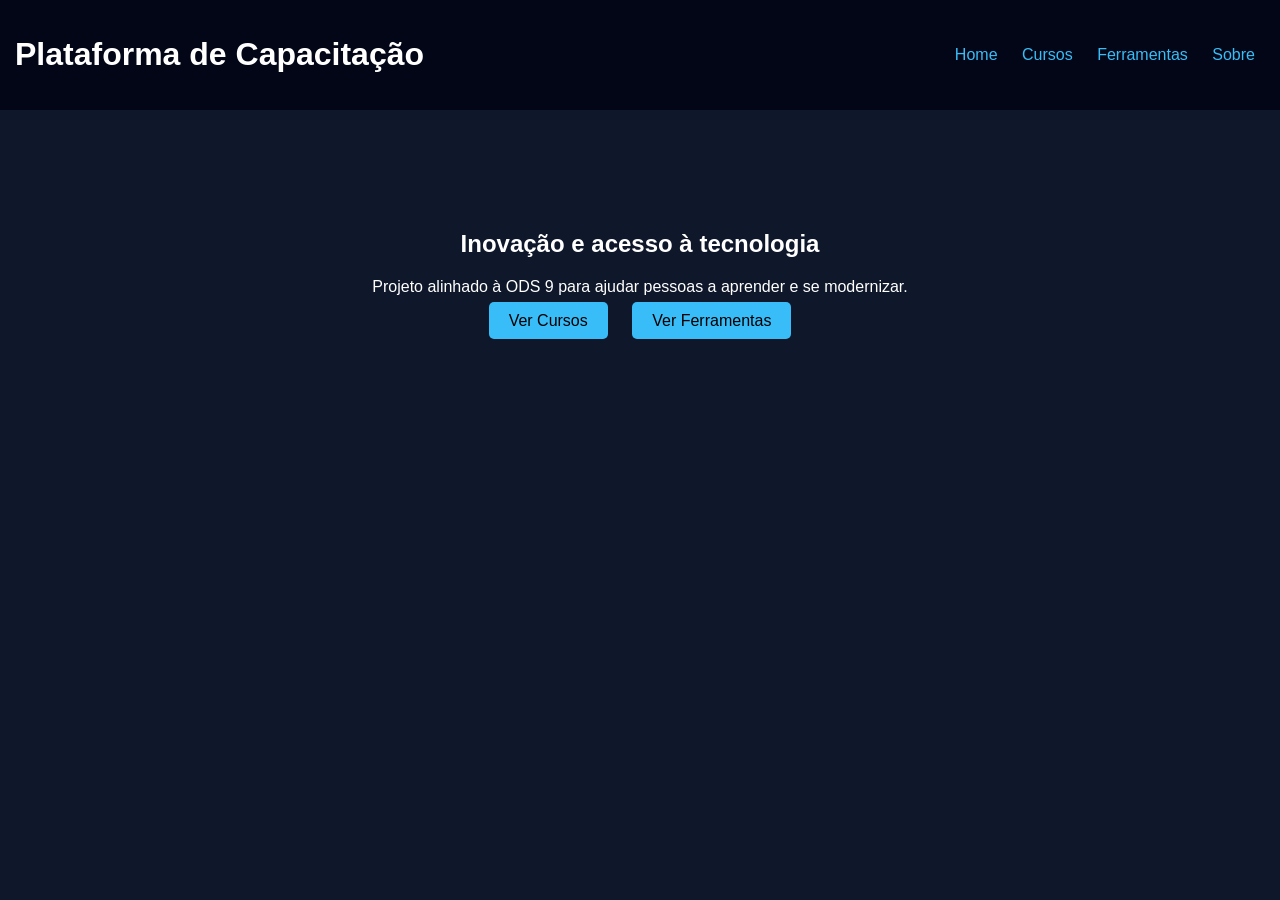
==== Visualização/index.html @ e98756e8 "Tela de modelo" ====
<!DOCTYPE html>
<html lang="pt-br">
<head>
  <meta charset="UTF-8">
  <title>ODS 9 - Inovação</title>
  <link rel="stylesheet" href="style.css">
</head>
<body>

<header>
  <h1>Plataforma de Capacitação</h1>
  <nav>
    <a href="index.html">Home</a>
    <a href="cursos.html">Cursos</a>
    <a href="ferramentas.html">Ferramentas</a>
    <a href="sobre.html">Sobre</a>
  </nav>
</header>

<section class="hero">
  <h2>Inovação e acesso à tecnologia</h2>
  <p>Projeto alinhado à ODS 9 para ajudar pessoas a aprender e se modernizar.</p>
  <div class="buttons">
    <a href="cursos.html">Ver Cursos</a>
    <a href="ferramentas.html">Ver Ferramentas</a>
  </div>
</section>

</body>
</html>
---- Visualização/style.css ----
body {
    font-family: Arial;
    margin: 0;
    background: #0f172a;
    color: white;
  }
  
  header {
    background: #020617;
    padding: 15px;
    display: flex;
    justify-content: space-between;
    align-items: center;
  }
  
  nav a {
    margin: 10px;
    color: #38bdf8;
    text-decoration: none;
  }
  
  .hero {
    text-align: center;
    padding: 100px 20px;
  }
  
  .buttons a {
    margin: 10px;
    padding: 10px 20px;
    background: #38bdf8;
    color: black;
    text-decoration: none;
    border-radius: 5px;
  }
  
  .container {
    display: flex;
    flex-wrap: wrap;
    justify-content: center;
  }
  
  .card {
    background: #1e293b;
    margin: 15px;
    padding: 20px;
    border-radius: 10px;
    width: 250px;
    transition: 0.3s;
  }
  
  .card:hover {
    transform: scale(1.05);
  }
  
  input {
    display: block;
    margin: 20px auto;
    padding: 10px;
    width: 50%;
  }
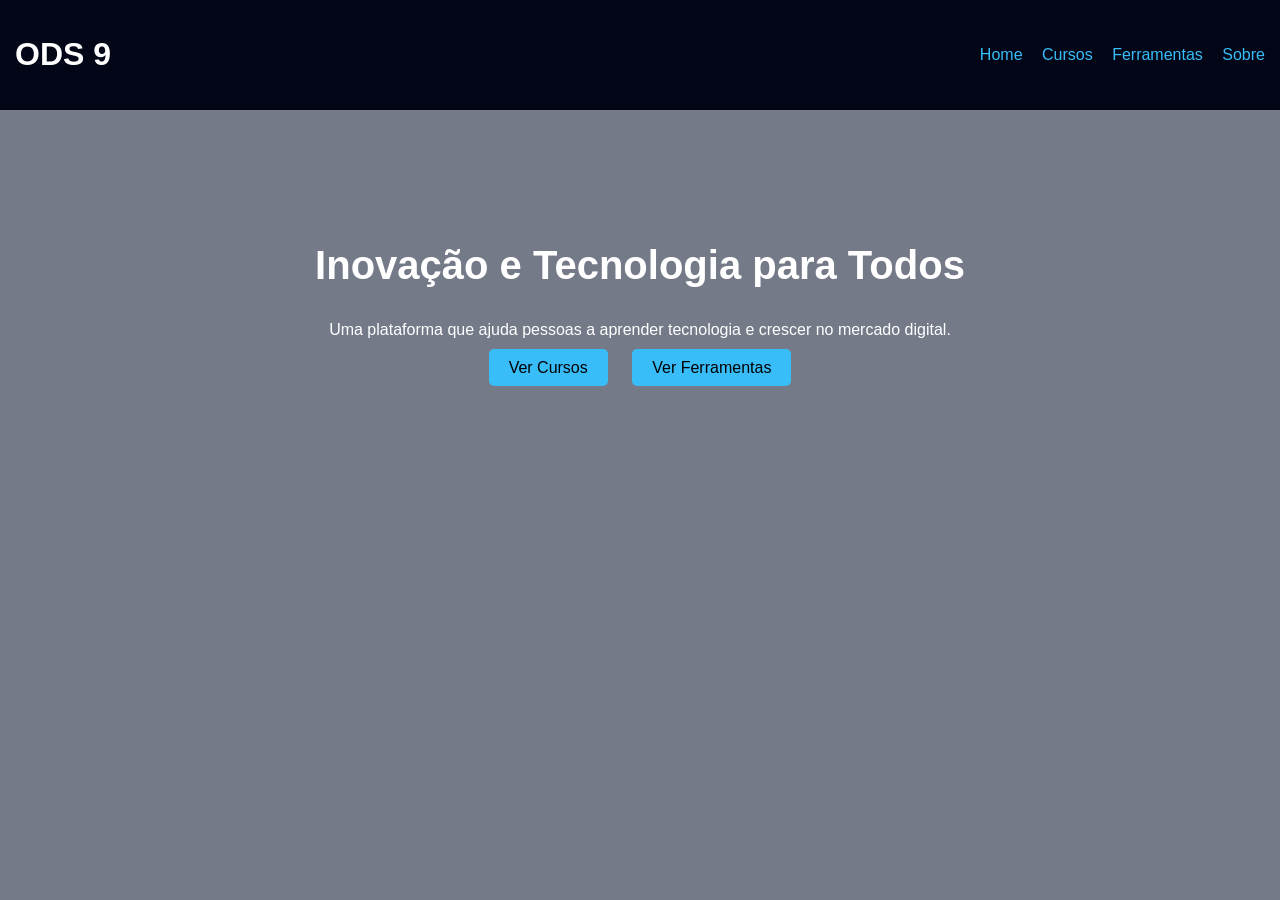
==== commit b555b724: "Teste 1 Design" ====
--- a/Visualização/index.html
+++ b/Visualização/index.html
@@ -8,21 +8,22 @@
 <body>
 
 <header>
-  <h1>Plataforma de Capacitação</h1>
+  <h1>ODS 9</h1>
   <nav>
-    <a href="index.html">Home</a>
-    <a href="cursos.html">Cursos</a>
-    <a href="ferramentas.html">Ferramentas</a>
-    <a href="sobre.html">Sobre</a>
+    <a href="#">Home</a>
+    <a href="#">Cursos</a>
+    <a href="#">Ferramentas</a>
+    <a href="#">Sobre</a>
   </nav>
 </header>
 
 <section class="hero">
-  <h2>Inovação e acesso à tecnologia</h2>
-  <p>Projeto alinhado à ODS 9 para ajudar pessoas a aprender e se modernizar.</p>
-  <div class="buttons">
-    <a href="cursos.html">Ver Cursos</a>
-    <a href="ferramentas.html">Ver Ferramentas</a>
+  <h2>Inovação e Tecnologia para Todos</h2>
+  <p>Uma plataforma que ajuda pessoas a aprender tecnologia e crescer no mercado digital.</p>
+
+  <div class="botoes">
+    <a href="#">Ver Cursos</a>
+    <a href="#">Ver Ferramentas</a>
   </div>
 </section>
 
--- a/Visualização/style.css
+++ b/Visualização/style.css
@@ -1,60 +1,42 @@
 body {
-    font-family: Arial;
-    margin: 0;
-    background: #0f172a;
-    color: white;
-  }
-  
-  header {
-    background: #020617;
-    padding: 15px;
-    display: flex;
-    justify-content: space-between;
-    align-items: center;
-  }
-  
-  nav a {
-    margin: 10px;
-    color: #38bdf8;
-    text-decoration: none;
-  }
-  
-  .hero {
-    text-align: center;
-    padding: 100px 20px;
-  }
-  
-  .buttons a {
-    margin: 10px;
-    padding: 10px 20px;
-    background: #38bdf8;
-    color: black;
-    text-decoration: none;
-    border-radius: 5px;
-  }
-  
-  .container {
-    display: flex;
-    flex-wrap: wrap;
-    justify-content: center;
-  }
-  
-  .card {
-    background: #1e293b;
-    margin: 15px;
-    padding: 20px;
-    border-radius: 10px;
-    width: 250px;
-    transition: 0.3s;
-  }
-  
-  .card:hover {
-    transform: scale(1.05);
-  }
-  
-  input {
-    display: block;
-    margin: 20px auto;
-    padding: 10px;
-    width: 50%;
-  }+  margin: 0;
+  font-family: Arial, sans-serif;
+  background: #747a88;
+  color: rgb(255, 255, 255);
+}
+
+header {
+  background: #020617;
+  padding: 15px;
+  display: flex;
+  justify-content: space-between;
+  align-items: center;
+}
+
+nav a {
+  color: #38bdf8;
+  margin-left: 15px;
+  text-decoration: none;
+}
+
+.hero {
+  text-align: center;
+  padding: 100px 20px;
+}
+
+.hero h2 {
+  font-size: 2.5em;
+}
+
+.hero p {
+  margin: 20px 0;
+}
+
+.botoes a {
+  background: #38bdf8;
+  color: black;
+  padding: 10px 20px;
+  margin: 10px;
+  text-decoration: none;
+  border-radius: 5px;
+}
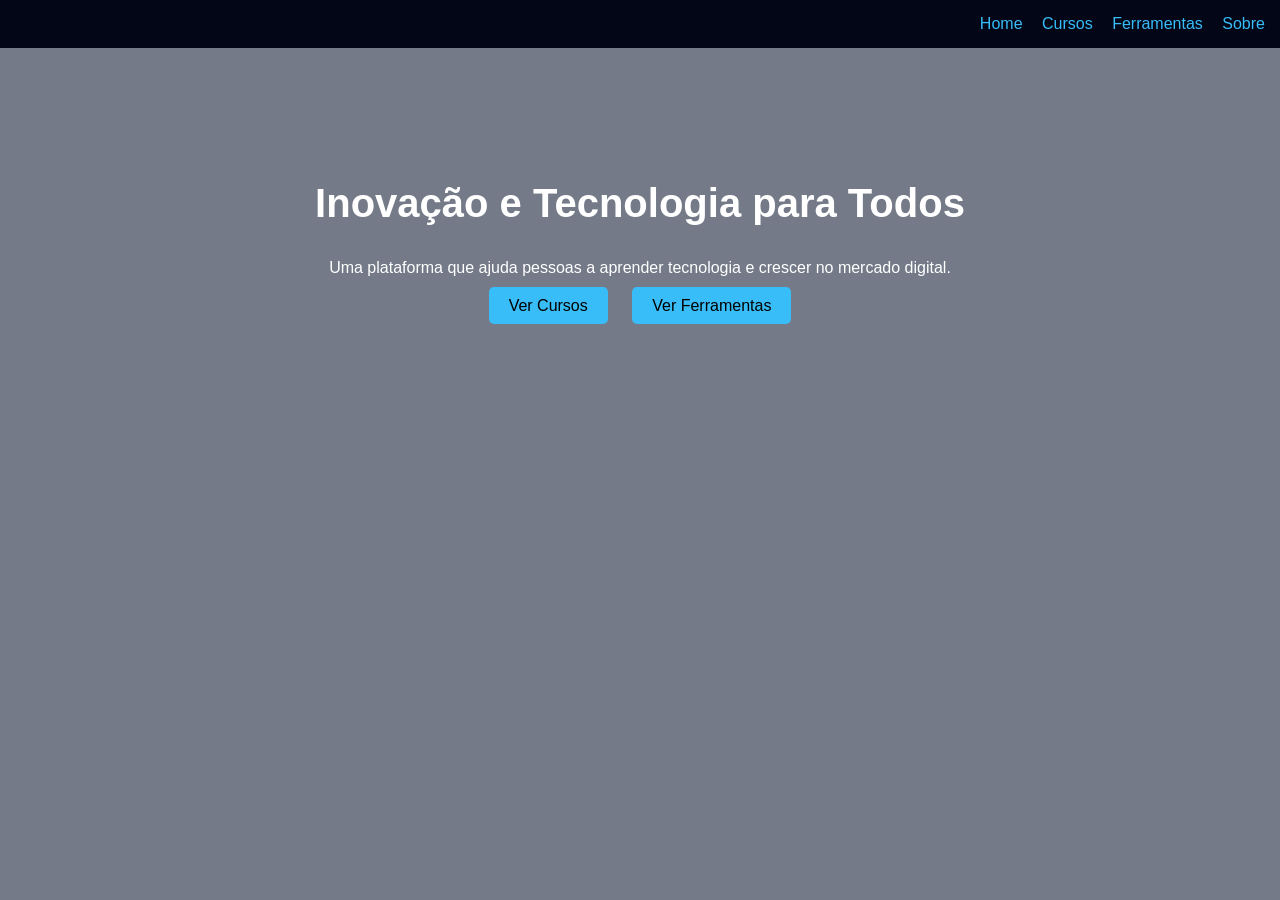
==== commit f43ddeaa: "Teste Design 1" ====
--- a/Visualização/index.html
+++ b/Visualização/index.html
@@ -8,7 +8,7 @@
 <body>
 
 <header>
-  <h1>ODS 9</h1>
+  <img src="" alt="">
   <nav>
     <a href="#">Home</a>
     <a href="#">Cursos</a>
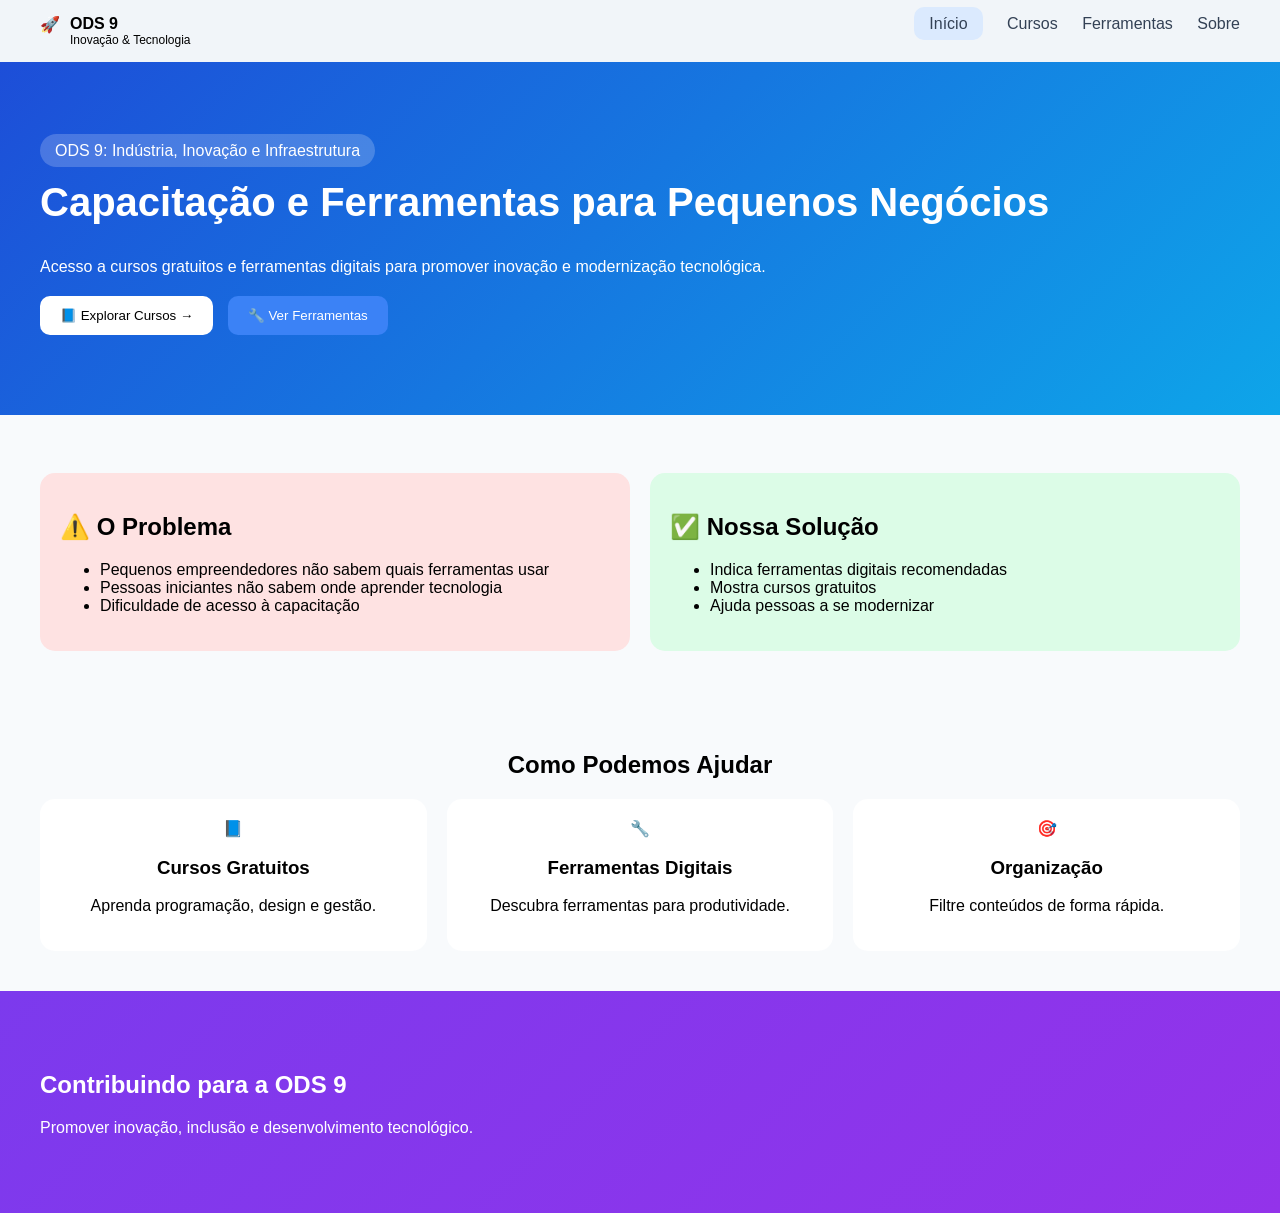
==== commit dabda8e9: "Home pt1" ====
--- a/Visualização/index.html
+++ b/Visualização/index.html
@@ -2,29 +2,102 @@
 <html lang="pt-br">
 <head>
   <meta charset="UTF-8">
-  <title>ODS 9 - Inovação</title>
+  <title>ODS 9</title>
   <link rel="stylesheet" href="style.css">
 </head>
 <body>
 
-<header>
-  <img src="" alt="">
+<!-- HEADER -->
+<header class="header">
+  <div class="logo">
+    🚀 <div>
+      <strong>ODS 9</strong>
+      <p>Inovação & Tecnologia</p>
+    </div>
+  </div>
+
   <nav>
-    <a href="#">Home</a>
-    <a href="#">Cursos</a>
-    <a href="#">Ferramentas</a>
-    <a href="#">Sobre</a>
+    <a class="ativo">Início</a>
+    <a>Cursos</a>
+    <a>Ferramentas</a>
+    <a>Sobre</a>
   </nav>
 </header>
 
+<!-- HERO -->
 <section class="hero">
-  <h2>Inovação e Tecnologia para Todos</h2>
-  <p>Uma plataforma que ajuda pessoas a aprender tecnologia e crescer no mercado digital.</p>
+  <span class="tag">ODS 9: Indústria, Inovação e Infraestrutura</span>
+
+  <h1>Capacitação e Ferramentas para Pequenos Negócios</h1>
+
+  <p>
+    Acesso a cursos gratuitos e ferramentas digitais para promover inovação
+    e modernização tecnológica.
+  </p>
 
   <div class="botoes">
-    <a href="#">Ver Cursos</a>
-    <a href="#">Ver Ferramentas</a>
+    <button class="btn branco">📘 Explorar Cursos →</button>
+    <button class="btn azul">🔧 Ver Ferramentas</button>
   </div>
+</section>
+
+<!-- IMAGEM -->
+<section class="imagem">
+  <img src="https://images.unsplash.com/photo-1581090700227-1e8a4e3f0f5b" alt="">
+</section>
+
+<!-- PROBLEMA E SOLUÇÃO -->
+<section class="problema-solucao">
+  <div class="card problema">
+    <h2>⚠️ O Problema</h2>
+    <ul>
+      <li>Pequenos empreendedores não sabem quais ferramentas usar</li>
+      <li>Pessoas iniciantes não sabem onde aprender tecnologia</li>
+      <li>Dificuldade de acesso à capacitação</li>
+    </ul>
+  </div>
+
+  <div class="card solucao">
+    <h2>✅ Nossa Solução</h2>
+    <ul>
+      <li>Indica ferramentas digitais recomendadas</li>
+      <li>Mostra cursos gratuitos</li>
+      <li>Ajuda pessoas a se modernizar</li>
+    </ul>
+  </div>
+</section>
+
+<!-- CARDS -->
+<section class="cards">
+  <h2>Como Podemos Ajudar</h2>
+
+  <div class="grid">
+    <div class="item">
+      📘
+      <h3>Cursos Gratuitos</h3>
+      <p>Aprenda programação, design e gestão.</p>
+    </div>
+
+    <div class="item">
+      🔧
+      <h3>Ferramentas Digitais</h3>
+      <p>Descubra ferramentas para produtividade.</p>
+    </div>
+
+    <div class="item">
+      🎯
+      <h3>Organização</h3>
+      <p>Filtre conteúdos de forma rápida.</p>
+    </div>
+  </div>
+</section>
+
+<!-- ODS 9 -->
+<section class="ods">
+  <h2>Contribuindo para a ODS 9</h2>
+  <p>
+    Promover inovação, inclusão e desenvolvimento tecnológico.
+  </p>
 </section>
 
 </body>
--- a/Visualização/style.css
+++ b/Visualização/style.css
@@ -1,42 +1,128 @@
 body {
   margin: 0;
-  font-family: Arial, sans-serif;
-  background: #747a88;
-  color: rgb(255, 255, 255);
+  font-family: Arial;
+  background: #f8fafc;
 }
 
-header {
-  background: #020617;
-  padding: 15px;
+/* HEADER */
+.header {
   display: flex;
   justify-content: space-between;
-  align-items: center;
+  padding: 15px 40px;
+  background: #f1f5f9;
+}
+
+.logo {
+  display: flex;
+  gap: 10px;
+}
+
+.logo p {
+  margin: 0;
+  font-size: 12px;
 }
 
 nav a {
-  color: #38bdf8;
-  margin-left: 15px;
+  margin-left: 20px;
   text-decoration: none;
+  color: #334155;
 }
 
-.hero {
-  text-align: center;
-  padding: 100px 20px;
+.ativo {
+  background: #dbeafe;
+  padding: 8px 15px;
+  border-radius: 10px;
 }
 
-.hero h2 {
-  font-size: 2.5em;
+/* HERO */
+.hero {
+  background: linear-gradient(135deg, #1d4ed8, #0ea5e9);
+  color: white;
+  padding: 80px 40px;
 }
 
-.hero p {
-  margin: 20px 0;
+.tag {
+  background: rgba(255,255,255,0.2);
+  padding: 8px 15px;
+  border-radius: 20px;
 }
 
-.botoes a {
-  background: #38bdf8;
-  color: black;
-  padding: 10px 20px;
-  margin: 10px;
-  text-decoration: none;
-  border-radius: 5px;
+.hero h1 {
+  font-size: 40px;
+  margin-top: 20px;
+}
+
+.botoes {
+  margin-top: 20px;
+}
+
+.btn {
+  padding: 12px 20px;
+  margin-right: 10px;
+  border-radius: 10px;
+  border: none;
+  cursor: pointer;
+}
+
+.branco {
+  background: white;
+}
+
+.azul {
+  background: #3b82f6;
+  color: white;
+}
+
+/* IMAGEM */
+.imagem img {
+  width: 100%;
+  border-radius: 20px;
+  margin-top: -40px;
+}
+
+/* PROBLEMA E SOLUÇÃO */
+.problema-solucao {
+  display: flex;
+  gap: 20px;
+  padding: 40px;
+}
+
+.card {
+  flex: 1;
+  padding: 20px;
+  border-radius: 15px;
+}
+
+.problema {
+  background: #fee2e2;
+}
+
+.solucao {
+  background: #dcfce7;
+}
+
+/* CARDS */
+.cards {
+  text-align: center;
+  padding: 40px;
+}
+
+.grid {
+  display: flex;
+  gap: 20px;
+  margin-top: 20px;
+}
+
+.item {
+  background: white;
+  padding: 20px;
+  border-radius: 15px;
+  flex: 1;
+}
+
+/* ODS */
+.ods {
+  background: linear-gradient(135deg, #7c3aed, #9333ea);
+  color: white;
+  padding: 60px 40px;
 }
